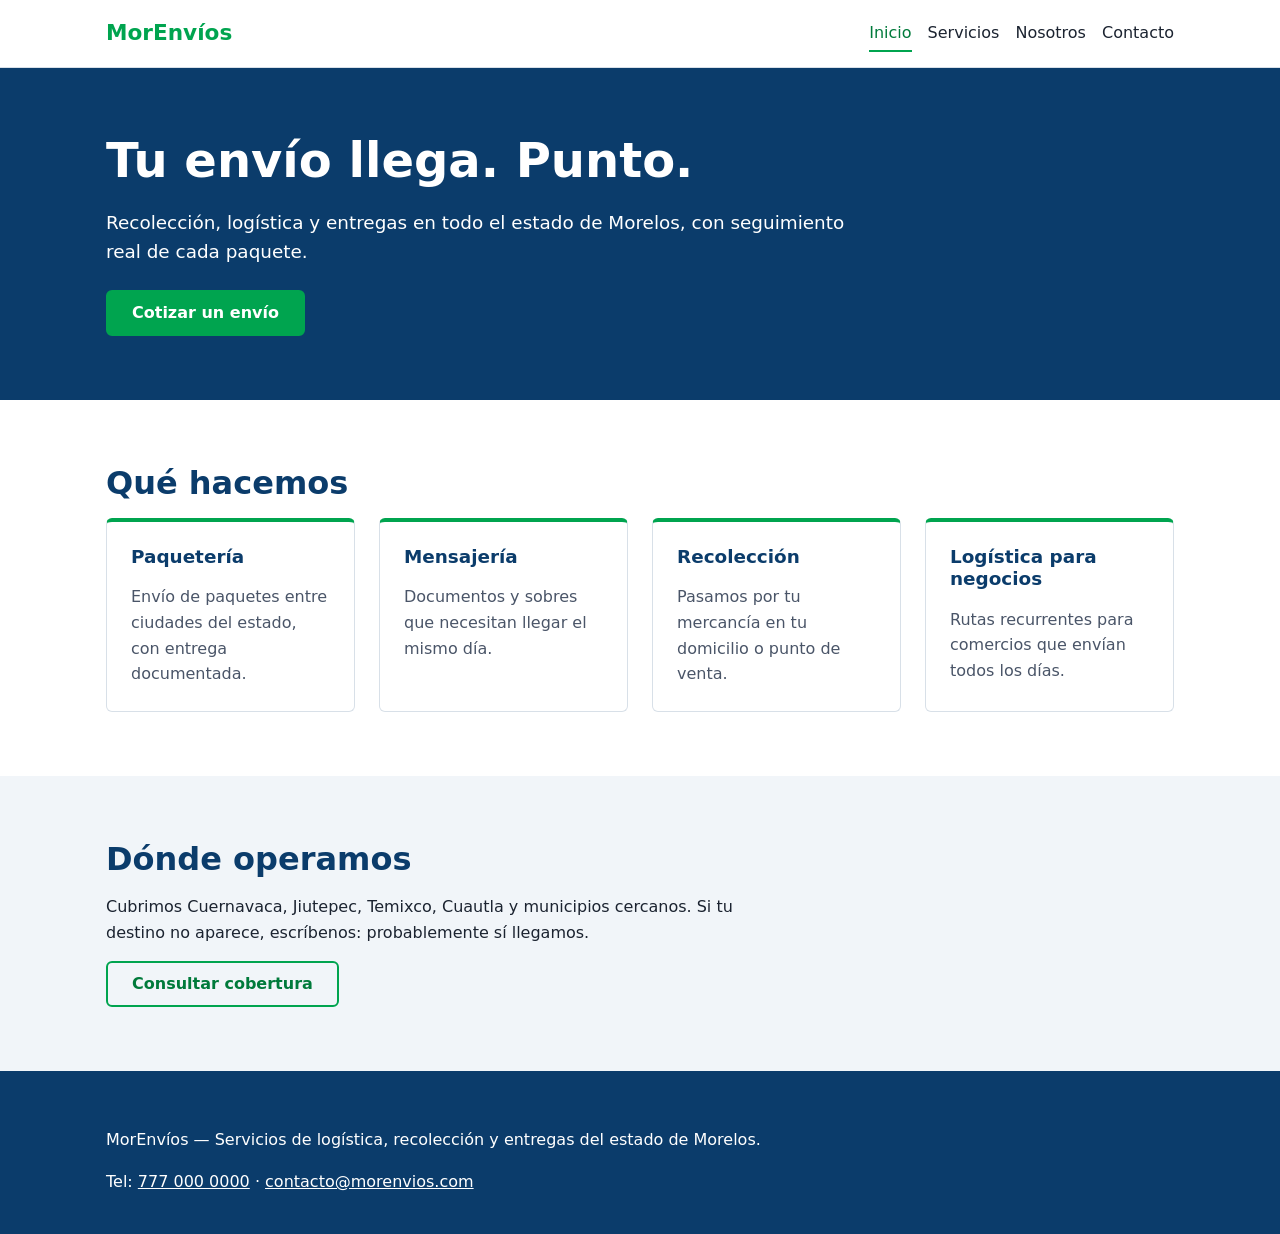
==== index.html @ bf9bfbf5 "feat: agrega index.html con estructura semantica y sistema visual base" ====
<!DOCTYPE html>
<!-- lang="es" le dice al navegador y a los lectores de pantalla en qué idioma está la página -->
<html lang="es">
<head>
  <meta charset="UTF-8">
  <!-- viewport: obligatorio para que el sitio se adapte a móvil. Sin esto, no hay responsive. -->
  <meta name="viewport" content="width=device-width, initial-scale=1.0">
  <title>MorEnvíos — Logística y envíos en Morelos</title>
  <meta name="description" content="Servicios de logística, recolección y entregas en el estado de Morelos.">
  <link rel="stylesheet" href="css/estilo.css">
</head>
<body>

  <!-- Enlace para saltar al contenido: ayuda a quien navega con teclado. Criterio de accesibilidad. -->
  <a class="salto-contenido" href="#contenido">Saltar al contenido</a>

  <!-- <header> = encabezado de la página (logo + navegación) -->
  <header class="cabecera">
    <div class="contenedor cabecera__interior">
      <a class="logo" href="index.html">MorEnvíos</a>

      <!-- <nav> = bloque de navegación. -->
      <nav aria-label="Navegación principal">
        <ul class="menu">
          <!-- aria-current="page" marca en qué página estás. Lo lee el lector de pantalla. -->
          <li><a href="index.html" aria-current="page">Inicio</a></li>
          <li><a href="servicios.html">Servicios</a></li>
          <li><a href="nosotros.html">Nosotros</a></li>
          <li><a href="contacto.html">Contacto</a></li>
        </ul>
      </nav>
    </div>
  </header>

  <!-- <main> = contenido principal. -->
  <main id="contenido">

    <!-- Sección hero: lo primero que ve el usuario -->
    <section class="hero">
      <div class="contenedor">
        <!-- Solo un <h1> por página: es el título principal -->
        <h1>Tu envío llega. Punto.</h1>
        <p class="hero__texto">
          Recolección, logística y entregas en todo el estado de Morelos,
          con seguimiento real de cada paquete.
        </p>
        <a class="boton" href="contacto.html">Cotizar un envío</a>
      </div>
    </section>

    <!-- Cada <section> agrupa contenido relacionado y lleva su propio encabezado -->
    <section class="seccion" aria-labelledby="titulo-servicios">
      <div class="contenedor">
        <h2 id="titulo-servicios">Qué hacemos</h2>

        <!-- Una lista de servicios ES una lista: por eso <ul>, no <div> sueltos -->
        <ul class="tarjetas">
          <li class="tarjeta">
            <h3>Paquetería</h3>
            <p>Envío de paquetes entre ciudades del estado, con entrega documentada.</p>
          </li>
          <li class="tarjeta">
            <h3>Mensajería</h3>
            <p>Documentos y sobres que necesitan llegar el mismo día.</p>
          </li>
          <li class="tarjeta">
            <h3>Recolección</h3>
            <p>Pasamos por tu mercancía en tu domicilio o punto de venta.</p>
          </li>
          <li class="tarjeta">
            <h3>Logística para negocios</h3>
            <p>Rutas recurrentes para comercios que envían todos los días.</p>
          </li>
        </ul>
      </div>
    </section>

    <section class="seccion seccion--alterna" aria-labelledby="titulo-cobertura">
      <div class="contenedor">
        <h2 id="titulo-cobertura">Dónde operamos</h2>
        <p>
          Cubrimos Cuernavaca, Jiutepec, Temixco, Cuautla y municipios cercanos.
          Si tu destino no aparece, escríbenos: probablemente sí llegamos.
        </p>
        <a class="boton boton--secundario" href="contacto.html">Consultar cobertura</a>
      </div>
    </section>

  </main>

  <!-- <footer> = pie de página del sitio -->
  <footer class="pie">
    <div class="contenedor">
      <p>MorEnvíos — Servicios de logística, recolección y entregas del estado de Morelos.</p>
      <!-- <address> es la etiqueta semántica correcta para datos de contacto -->
      <address>
        Tel: <a href="tel:+527770000000">777 000 0000</a> ·
        <a href="mailto:contacto@morenvios.com">contacto@morenvios.com</a>
      </address>
    </div>
  </footer>

</body>
</html>
---- css/estilo.css ----
/* SISTEMA VISUAL — MorEnvíos
   Guía visual mínima: colores, tipografía y componentes.*/

/* ---------- 1. TOKENS ----------
   Variables reutilizables. Si cambias un color aquí, cambia en todo el sitio. */
:root {
  /* Colores de marca (tomados del material oficial de MorEnvíos) */
  --color-verde:        #00A44F;
  --color-verde-oscuro: #007A3B;
  --color-azul:         #0B3C6B;
  --color-texto:        #1B2330;
  --color-texto-suave:  #4A5568;
  --color-fondo:        #FFFFFF;
  --color-fondo-alt:    #F1F5F9;
  --color-borde:        #D8E0E8;

  /* Tipografía */
  --fuente: "Segoe UI", system-ui, -apple-system, Arial, sans-serif;

  /* Escala de espaciado: múltiplos consistentes, no números al azar */
  --esp-1: 0.5rem;
  --esp-2: 1rem;
  --esp-3: 1.5rem;
  --esp-4: 2.5rem;
  --esp-5: 4rem;

  --radio: 6px;
  --ancho-max: 1100px;
}

/* ---------- 2. BASE ---------- */

/* border-box hace que padding y border NO aumenten el ancho.
   Evita desbordamientos horizontales. */
*, *::before, *::after {
  box-sizing: border-box;
}

body {
  margin: 0;
  font-family: var(--fuente);
  color: var(--color-texto);
  background: var(--color-fondo);
  line-height: 1.6;
}

/* Las imágenes nunca se salen de su contenedor */
img {
  max-width: 100%;
  height: auto;
  display: block;
}

h1, h2, h3 {
  line-height: 1.2;
  color: var(--color-azul);
  margin: 0 0 var(--esp-2);
}

h1 { font-size: clamp(2rem, 5vw, 3rem); }   /* clamp = se adapta solo al ancho */
h2 { font-size: clamp(1.5rem, 3vw, 2rem); }
h3 { font-size: 1.15rem; }

/* Límite de ~70 caracteres por línea: más legible */
p { max-width: 65ch; }

a { color: var(--color-verde-oscuro); }

/* FOCO VISIBLE: criterio de aceptación obligatorio.
   Nunca uses outline:none sin poner un reemplazo. */
a:focus-visible,
button:focus-visible,
input:focus-visible,
textarea:focus-visible {
  outline: 3px solid var(--color-verde);
  outline-offset: 2px;
}

/* Respeta a quien pidió menos animación en su sistema */
@media (prefers-reduced-motion: reduce) {
  * { transition: none !important; animation: none !important; }
}

/* ---------- LAYOUT ---------- */

.contenedor {
  width: 100%;
  max-width: var(--ancho-max);
  margin: 0 auto;
  padding: 0 var(--esp-2);
}

.seccion {
  padding: var(--esp-5) 0;
}

.seccion--alterna {
  background: var(--color-fondo-alt);
}

/* ---------- ACCESIBILIDAD ---------- */

/* Enlace "saltar al contenido": oculto hasta que se navega con Tab */
.salto-contenido {
  position: absolute;
  left: -9999px;
}
.salto-contenido:focus {
  position: static;
  display: inline-block;
  padding: var(--esp-1) var(--esp-2);
  background: var(--color-azul);
  color: #fff;
}

/* ---------- CABECERA ---------- */

.cabecera {
  border-bottom: 1px solid var(--color-borde);
  background: var(--color-fondo);
}

.cabecera__interior {
  display: flex;
  flex-wrap: wrap;          /* en móvil el menú baja solo */
  align-items: center;
  justify-content: space-between;
  gap: var(--esp-2);
  padding-top: var(--esp-2);
  padding-bottom: var(--esp-2);
}

.logo {
  font-size: 1.35rem;
  font-weight: 700;
  color: var(--color-verde);
  text-decoration: none;
}

.menu {
  display: flex;
  flex-wrap: wrap;
  gap: var(--esp-2);
  list-style: none;
  margin: 0;
  padding: 0;
}

.menu a {
  color: var(--color-texto);
  text-decoration: none;
  padding: var(--esp-1) 0;
}

.menu a:hover,
.menu a[aria-current="page"] {
  color: var(--color-verde-oscuro);
  border-bottom: 2px solid var(--color-verde);
}


.hero {
  background: var(--color-azul);
  color: #fff;
  padding: var(--esp-5) 0;
}

.hero h1 { color: #fff; }

.hero__texto {
  font-size: 1.15rem;
  margin-bottom: var(--esp-3);
}

/* ---------- COMPONENTES ---------- */

.boton {
  display: inline-block;
  padding: var(--esp-1) var(--esp-3);
  background: var(--color-verde);
  color: #fff;
  font-weight: 600;
  text-decoration: none;
  border-radius: var(--radio);
  border: 2px solid var(--color-verde);
}

.boton:hover {
  background: var(--color-verde-oscuro);
  border-color: var(--color-verde-oscuro);
}

.boton--secundario {
  background: transparent;
  color: var(--color-verde-oscuro);
}

.boton--secundario:hover {
  background: var(--color-verde);
  color: #fff;
}

/* Rejilla de tarjetas.
   auto-fit + minmax = se reacomoda sola sin media queries. */
.tarjetas {
  display: grid;
  grid-template-columns: repeat(auto-fit, minmax(240px, 1fr));
  gap: var(--esp-3);
  list-style: none;
  margin: 0;
  padding: 0;
}

.tarjeta {
  padding: var(--esp-3);
  background: var(--color-fondo);
  border: 1px solid var(--color-borde);
  border-top: 4px solid var(--color-verde);
  border-radius: var(--radio);
}

.tarjeta p {
  color: var(--color-texto-suave);
  margin-bottom: 0;
}

/* ---------- FORMULARIO (para contacto.html) ---------- */

.campo {
  display: flex;
  flex-direction: column;
  gap: var(--esp-1);
  margin-bottom: var(--esp-3);
  max-width: 480px;
}

.campo label {
  font-weight: 600;
}

.campo input,
.campo textarea {
  padding: var(--esp-1);
  font-family: inherit;
  font-size: 1rem;
  border: 1px solid var(--color-borde);
  border-radius: var(--radio);
}


.pie {
  background: var(--color-azul);
  color: #fff;
  padding: var(--esp-4) 0;
}

.pie a { color: #fff; }

.pie address {
  font-style: normal;   /* <address> viene en cursiva por defecto */
}
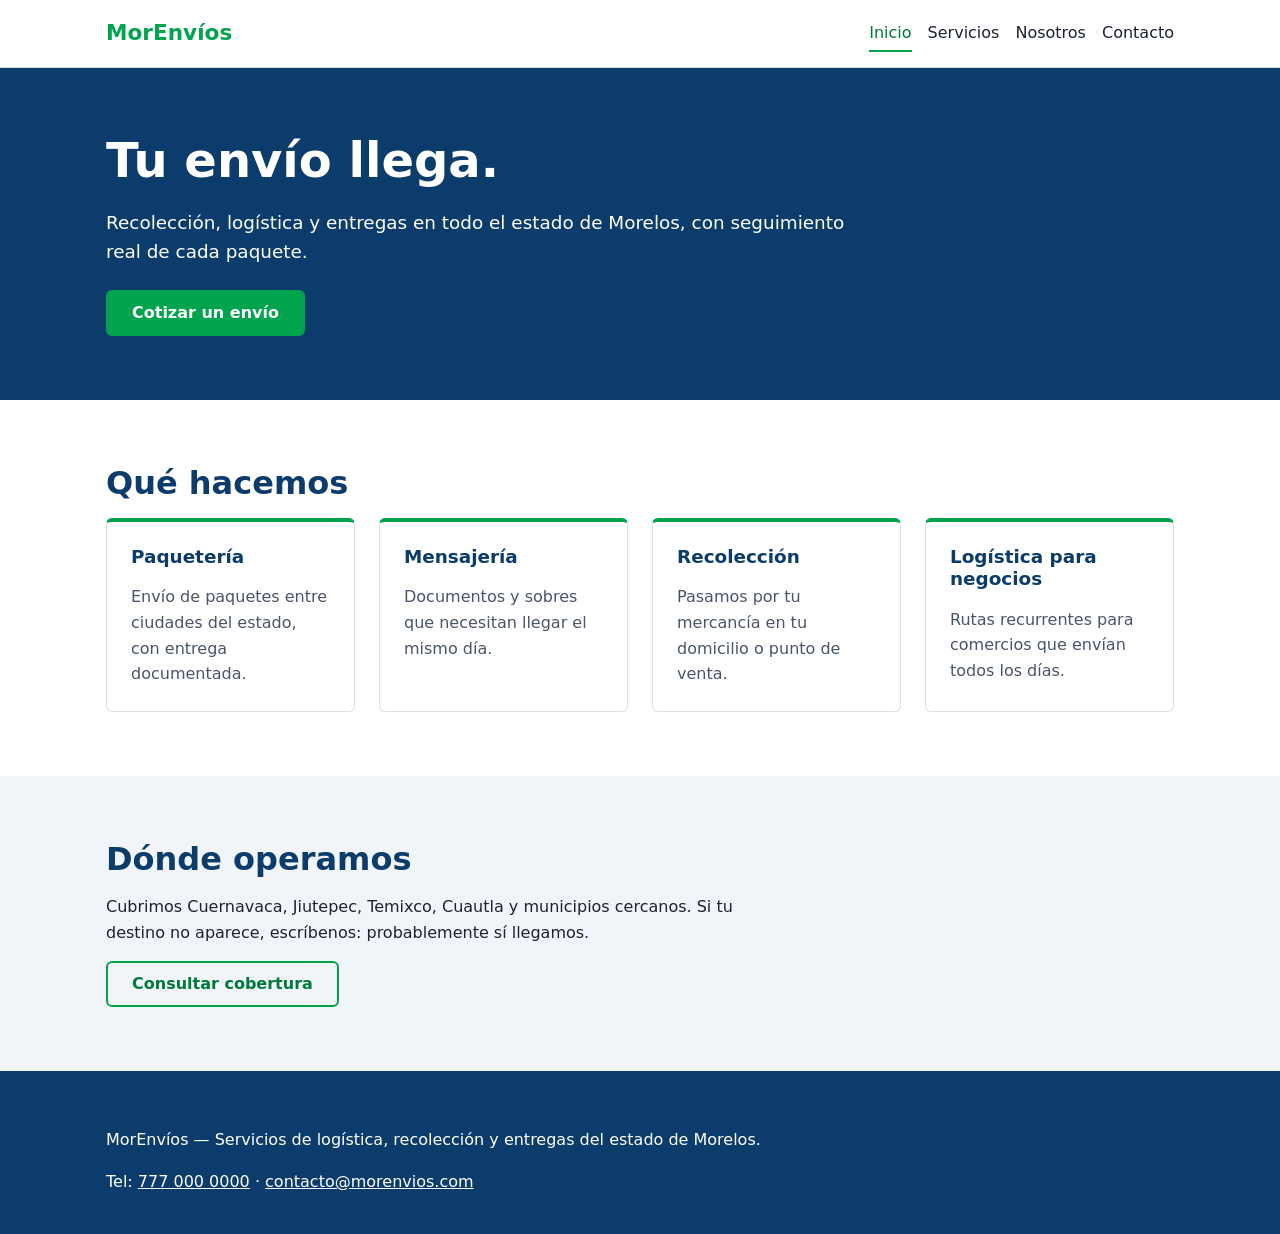
==== commit b97a7e75: "feat: agrega servicios.html con 4 servicios y seccion de cobertura mas update de estilos.css" ====
--- a/index.html
+++ b/index.html
@@ -1,25 +1,25 @@
 <!DOCTYPE html>
-<!-- lang="es" le dice al navegador y a los lectores de pantalla en qué idioma está la página -->
+<!-- lang="es" dice en qué idioma está la página -->
 <html lang="es">
 <head>
   <meta charset="UTF-8">
-  <!-- viewport: obligatorio para que el sitio se adapte a móvil. Sin esto, no hay responsive. -->
+  <!-- viewport: obligatorio para que el sitio se adapte a móvil. Sin esto, no hay responsive -->
   <meta name="viewport" content="width=device-width, initial-scale=1.0">
   <title>MorEnvíos — Logística y envíos en Morelos</title>
   <meta name="description" content="Servicios de logística, recolección y entregas en el estado de Morelos.">
-  <link rel="stylesheet" href="css/estilo.css">
+  <link rel="stylesheet" href="css/estilos.css">
 </head>
 <body>
 
-  <!-- Enlace para saltar al contenido: ayuda a quien navega con teclado. Criterio de accesibilidad. -->
+  <!-- Enlace para saltar al contenido: ayuda a quien navega con teclado. Criterio de accesibilidad -->
   <a class="salto-contenido" href="#contenido">Saltar al contenido</a>
 
-  <!-- <header> = encabezado de la página (logo + navegación) -->
+  <!-- <header> = encabezado de la página -->
   <header class="cabecera">
     <div class="contenedor cabecera__interior">
       <a class="logo" href="index.html">MorEnvíos</a>
 
-      <!-- <nav> = bloque de navegación. -->
+      <!-- <nav> = bloque de navegación -->
       <nav aria-label="Navegación principal">
         <ul class="menu">
           <!-- aria-current="page" marca en qué página estás. Lo lee el lector de pantalla. -->
@@ -32,14 +32,14 @@
     </div>
   </header>
 
-  <!-- <main> = contenido principal. -->
+  <!-- contenido principal -->
   <main id="contenido">
 
     <!-- Sección hero: lo primero que ve el usuario -->
     <section class="hero">
       <div class="contenedor">
         <!-- Solo un <h1> por página: es el título principal -->
-        <h1>Tu envío llega. Punto.</h1>
+        <h1>Tu envío llega.</h1>
         <p class="hero__texto">
           Recolección, logística y entregas en todo el estado de Morelos,
           con seguimiento real de cada paquete.
@@ -53,7 +53,7 @@
       <div class="contenedor">
         <h2 id="titulo-servicios">Qué hacemos</h2>
 
-        <!-- Una lista de servicios ES una lista: por eso <ul>, no <div> sueltos -->
+        <!-- ES una lista: por eso <ul>, no <div> sueltos -->
         <ul class="tarjetas">
           <li class="tarjeta">
             <h3>Paquetería</h3>
@@ -88,7 +88,7 @@
 
   </main>
 
-  <!-- <footer> = pie de página del sitio -->
+  <!--pie-->
   <footer class="pie">
     <div class="contenedor">
       <p>MorEnvíos — Servicios de logística, recolección y entregas del estado de Morelos.</p>
--- a/css/estilos.css
+++ b/css/estilos.css
@@ -0,0 +1,259 @@
+/* SISTEMA VISUAL — MorEnvíos
+   Guía visual mínima: colores, tipografía y componentes.*/
+
+/* ---------- 1. TOKENS ----------
+   Variables reutilizables. Si cambias un color aquí, cambia en todo el sitio. */
+:root {
+  /* Colores de marca (tomados del material oficial de MorEnvíos) */
+  --color-verde:        #00A44F;
+  --color-verde-oscuro: #007A3B;
+  --color-azul:         #0B3C6B;
+  --color-texto:        #1B2330;
+  --color-texto-suave:  #4A5568;
+  --color-fondo:        #FFFFFF;
+  --color-fondo-alt:    #F1F5F9;
+  --color-borde:        #D8E0E8;
+
+  --fuente: "Segoe UI", system-ui, -apple-system, Arial, sans-serif;
+
+  /* Escala de espaciado: múltiplos consistentes, no números al azar */
+  --esp-1: 0.5rem;
+  --esp-2: 1rem;
+  --esp-3: 1.5rem;
+  --esp-4: 2.5rem;
+  --esp-5: 4rem;
+
+  --radio: 6px;
+  --ancho-max: 1100px;
+}
+
+/*BASE*/
+
+/* border-box hace que padding y border no aumenten el ancho
+   Evita desbordamientos horizontales */
+*, *::before, *::after {
+  box-sizing: border-box;
+}
+
+body {
+  margin: 0;
+  font-family: var(--fuente);
+  color: var(--color-texto);
+  background: var(--color-fondo);
+  line-height: 1.6;
+}
+
+/* Las imágenes nunca se salen de su contenedor */
+img {
+  max-width: 100%;
+  height: auto;
+  display: block;
+}
+
+h1, h2, h3 {
+  line-height: 1.2;
+  color: var(--color-azul);
+  margin: 0 0 var(--esp-2);
+}
+
+h1 { font-size: clamp(2rem, 5vw, 3rem); }   /* clamp = se adapta solo al ancho */
+h2 { font-size: clamp(1.5rem, 3vw, 2rem); }
+h3 { font-size: 1.15rem; }
+
+/* Límite de ~70 caracteres por línea: más legible */
+p { max-width: 65ch; }
+
+a { color: var(--color-verde-oscuro); }
+
+/* FOCO VISIBLE: criterio de aceptación obligatorio*/
+a:focus-visible,
+button:focus-visible,
+input:focus-visible,
+textarea:focus-visible {
+  outline: 3px solid var(--color-verde);
+  outline-offset: 2px;
+}
+
+
+@media (prefers-reduced-motion: reduce) {
+  * { transition: none !important; animation: none !important; }
+}
+
+/* LAYOUT */
+
+.contenedor {
+  width: 100%;
+  max-width: var(--ancho-max);
+  margin: 0 auto;
+  padding: 0 var(--esp-2);
+}
+
+.seccion {
+  padding: var(--esp-5) 0;
+}
+
+.seccion--alterna {
+  background: var(--color-fondo-alt);
+}
+
+/* - ACCESIBILIDAD - */
+
+/* Enlace "saltar al contenido": oculto hasta que se navega con Tab */
+.salto-contenido {
+  position: absolute;
+  left: -9999px;
+}
+.salto-contenido:focus {
+  position: static;
+  display: inline-block;
+  padding: var(--esp-1) var(--esp-2);
+  background: var(--color-azul);
+  color: #fff;
+}
+
+/* - CABECERA -*/
+
+.cabecera {
+  border-bottom: 1px solid var(--color-borde);
+  background: var(--color-fondo);
+}
+
+.cabecera__interior {
+  display: flex;
+  flex-wrap: wrap;          /* en móvil el menú baja solo */
+  align-items: center;
+  justify-content: space-between;
+  gap: var(--esp-2);
+  padding-top: var(--esp-2);
+  padding-bottom: var(--esp-2);
+}
+
+.logo {
+  font-size: 1.35rem;
+  font-weight: 700;
+  color: var(--color-verde);
+  text-decoration: none;
+}
+
+.menu {
+  display: flex;
+  flex-wrap: wrap;
+  gap: var(--esp-2);
+  list-style: none;
+  margin: 0;
+  padding: 0;
+}
+
+.menu a {
+  color: var(--color-texto);
+  text-decoration: none;
+  padding: var(--esp-1) 0;
+}
+
+.menu a:hover,
+.menu a[aria-current="page"] {
+  color: var(--color-verde-oscuro);
+  border-bottom: 2px solid var(--color-verde);
+}
+
+
+.hero {
+  background: var(--color-azul);
+  color: #fff;
+  padding: var(--esp-5) 0;
+}
+
+.hero h1 { color: #fff; }
+
+.hero__texto {
+  font-size: 1.15rem;
+  margin-bottom: var(--esp-3);
+}
+
+/* COMPONENTES */
+
+.boton {
+  display: inline-block;
+  padding: var(--esp-1) var(--esp-3);
+  background: var(--color-verde);
+  color: #fff;
+  font-weight: 600;
+  text-decoration: none;
+  border-radius: var(--radio);
+  border: 2px solid var(--color-verde);
+}
+
+.boton:hover {
+  background: var(--color-verde-oscuro);
+  border-color: var(--color-verde-oscuro);
+}
+
+.boton--secundario {
+  background: transparent;
+  color: var(--color-verde-oscuro);
+}
+
+.boton--secundario:hover {
+  background: var(--color-verde);
+  color: #fff;
+}
+
+/* Rejilla de tarjetas
+   auto-fit + minmax = se reacomoda sola sin media queries. */
+.tarjetas {
+  display: grid;
+  grid-template-columns: repeat(auto-fit, minmax(240px, 1fr));
+  gap: var(--esp-3);
+  list-style: none;
+  margin: 0;
+  padding: 0;
+}
+
+.tarjeta {
+  padding: var(--esp-3);
+  background: var(--color-fondo);
+  border: 1px solid var(--color-borde);
+  border-top: 4px solid var(--color-verde);
+  border-radius: var(--radio);
+}
+
+.tarjeta p {
+  color: var(--color-texto-suave);
+  margin-bottom: 0;
+}
+
+/* FORMULARIO (para contacto.html) */
+
+.campo {
+  display: flex;
+  flex-direction: column;
+  gap: var(--esp-1);
+  margin-bottom: var(--esp-3);
+  max-width: 480px;
+}
+
+.campo label {
+  font-weight: 600;
+}
+
+.campo input,
+.campo textarea {
+  padding: var(--esp-1);
+  font-family: inherit;
+  font-size: 1rem;
+  border: 1px solid var(--color-borde);
+  border-radius: var(--radio);
+}
+
+
+.pie {
+  background: var(--color-azul);
+  color: #fff;
+  padding: var(--esp-4) 0;
+}
+
+.pie a { color: #fff; }
+
+.pie address {
+  font-style: normal;   /* <address> viene en cursiva por defecto */
+}
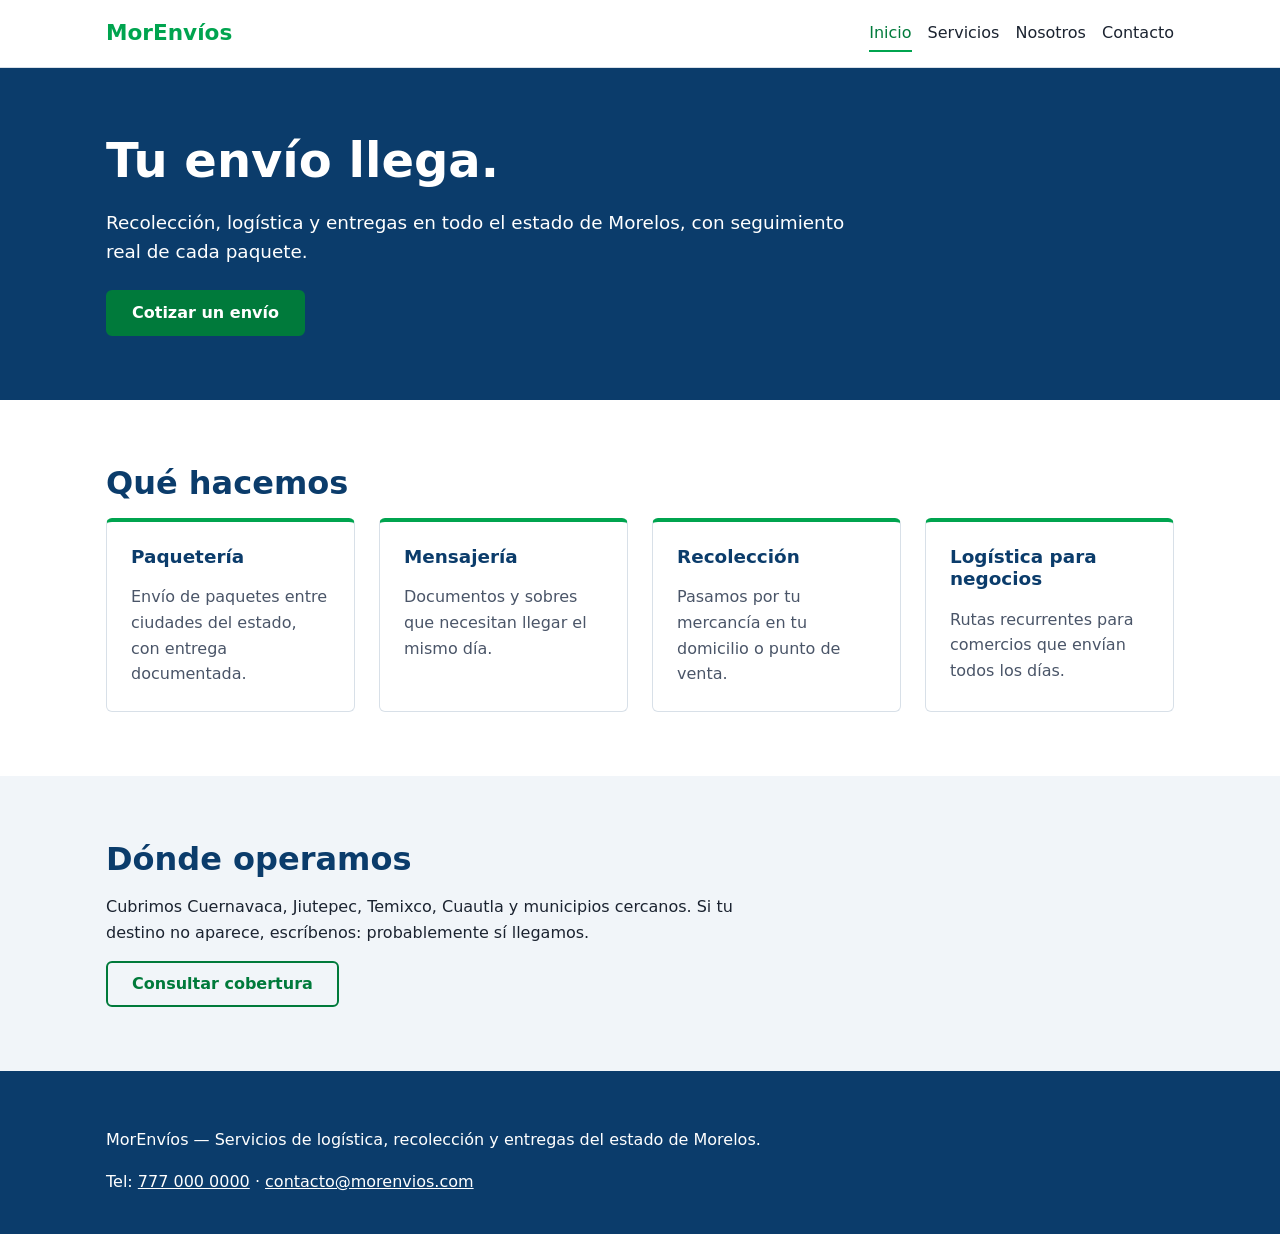
==== commit cc924209: "Se completaron las 4 paginas del proyecto" ====
--- a/index.html
+++ b/index.html
@@ -88,6 +88,7 @@
 
   </main>
 
+  
   <!--pie-->
   <footer class="pie">
     <div class="contenedor">
--- a/css/estilos.css
+++ b/css/estilos.css
@@ -22,6 +22,7 @@
   --esp-3: 1.5rem;
   --esp-4: 2.5rem;
   --esp-5: 4rem;
+  --esp-redes: 1.25rem;
 
   --radio: 6px;
   --ancho-max: 1100px;
@@ -172,20 +173,41 @@
 
 /* COMPONENTES */
 
+
+.redes {
+  display: flex;
+  flex-wrap: wrap;
+  gap: var(--esp-redes);
+  list-style: none;
+  margin: 0;
+  padding: 0;
+}
+
+.redes a {
+  color: var(--color-verde-oscuro);
+  text-decoration: none;
+  font-weight: 600;
+}
+
+.redes a:hover {
+  color: var(--color-verde);
+  text-decoration: underline;
+}
+
 .boton {
   display: inline-block;
   padding: var(--esp-1) var(--esp-3);
+  background: var(--color-verde-oscuro);
+  color: #fff;
+  font-weight: 600;
+  text-decoration: none;
+  border-radius: var(--radio);
+  border: 2px solid var(--color-verde-oscuro);
+}
+
+.boton:hover {
   background: var(--color-verde);
-  color: #fff;
-  font-weight: 600;
-  text-decoration: none;
-  border-radius: var(--radio);
-  border: 2px solid var(--color-verde);
-}
-
-.boton:hover {
-  background: var(--color-verde-oscuro);
-  border-color: var(--color-verde-oscuro);
+  border-color: var(--color-verde);
 }
 
 .boton--secundario {
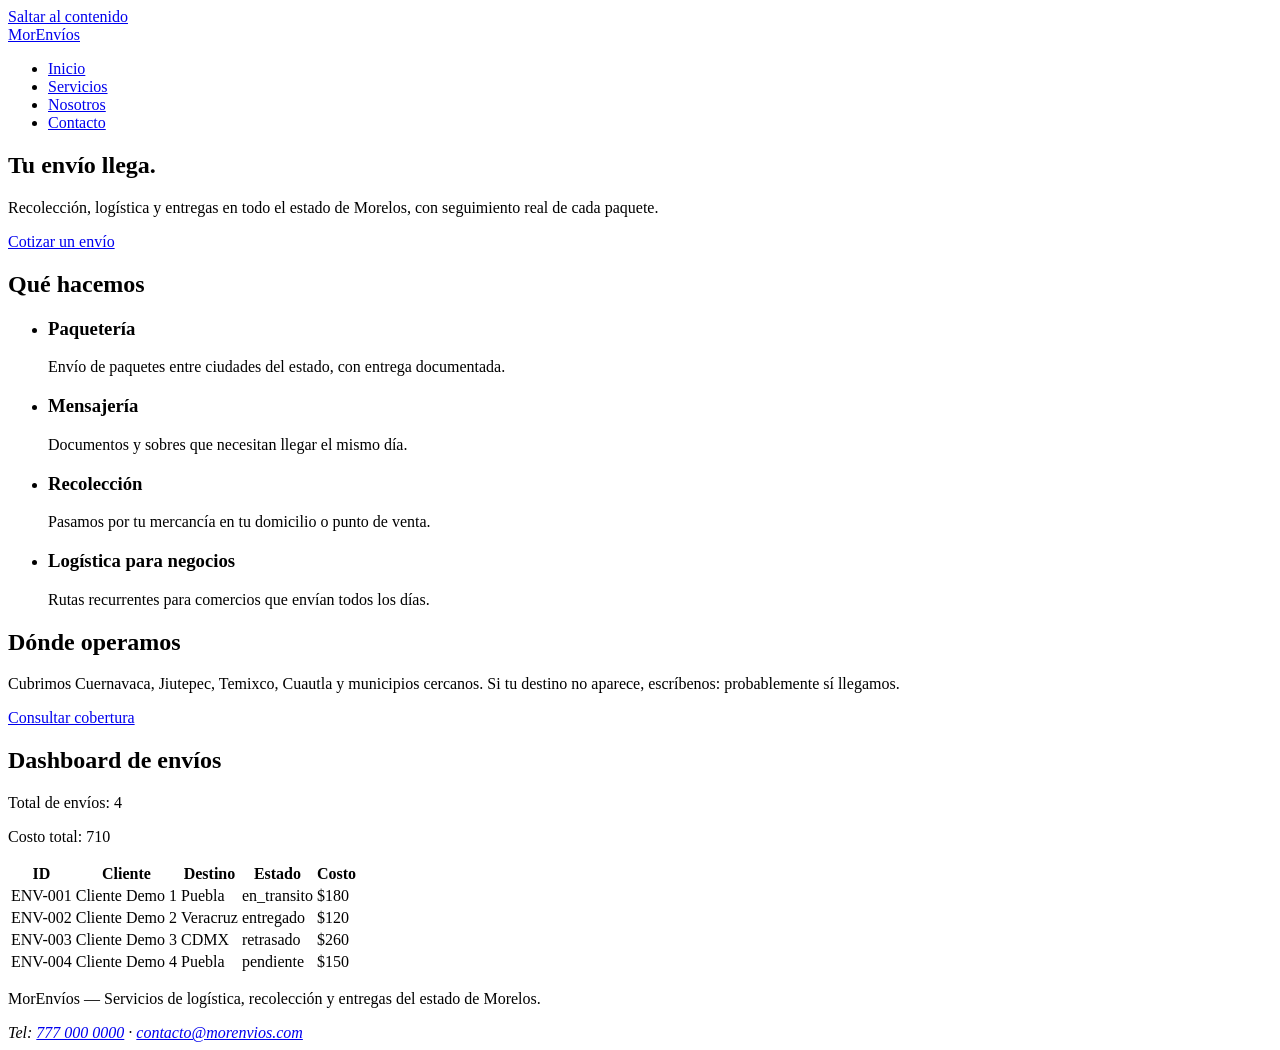
==== commit e355735c: "Carga datos de envios, calcula indicadores y pinta la tabla" ====
--- a/index.html
+++ b/index.html
@@ -86,6 +86,30 @@
       </div>
     </section>
 
+    <section class="seccion" aria-labelledby="titulo-dashboard">
+      <div class="contenedor">
+        <h2 id="titulo-dashboard">Dashboard de envíos</h2>
+
+        <p>Total de envíos: <span id="total-envios"></span></p>
+        <p>Costo total: <span id="costo-total"></span></p>
+
+        <table>
+          <thead>
+            <tr>
+            <th>ID</th>
+            <th>Cliente</th>
+            <th>Destino</th>
+            <th>Estado</th>
+            <th>Costo</th>
+            </tr>
+          </thead>
+          <tbody id="cuerpo-tabla">
+          </tbody>
+        </table>
+
+      </div>
+    </section>
+
   </main>
 
   
@@ -101,5 +125,7 @@
     </div>
   </footer>
 
+  <script src="js/app.js"></script>
+
 </body>
 </html>
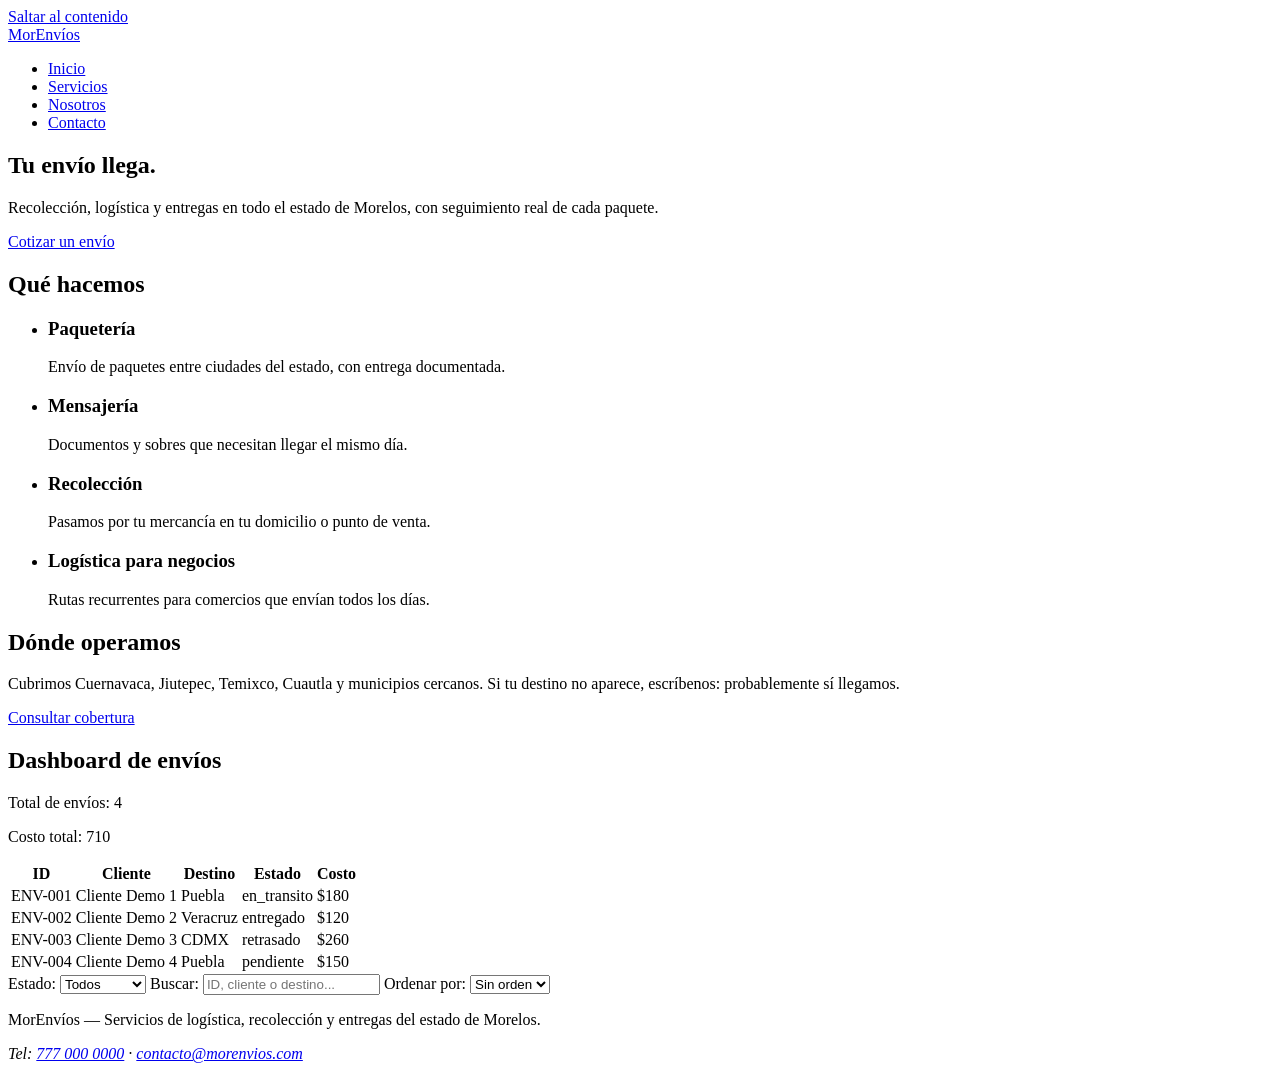
==== commit e6e8f989: "fix: maneja costo faltante o como texto en indicadores y tabla" ====
--- a/index.html
+++ b/index.html
@@ -107,6 +107,23 @@
           </tbody>
         </table>
 
+        <label for="filtro-estado">Estado:</label>
+        <select id="filtro-estado">
+          <option value="">Todos</option>
+          <option value="pendiente">Pendiente</option>
+          <option value="en_transito">En tránsito</option>
+          <option value="entregado">Entregado</option>
+          <option value="retrasado">Retrasado</option>
+        </select>
+
+        <label for="buscar">Buscar:</label>
+        <input type="text" id="buscar" placeholder="ID, cliente o destino...">
+        <label for="ordenar">Ordenar por:</label>
+        <select id="ordenar">
+          <option value="">Sin orden</option>
+          <option value="fecha">Fecha</option>
+        </select>
+
       </div>
     </section>
 
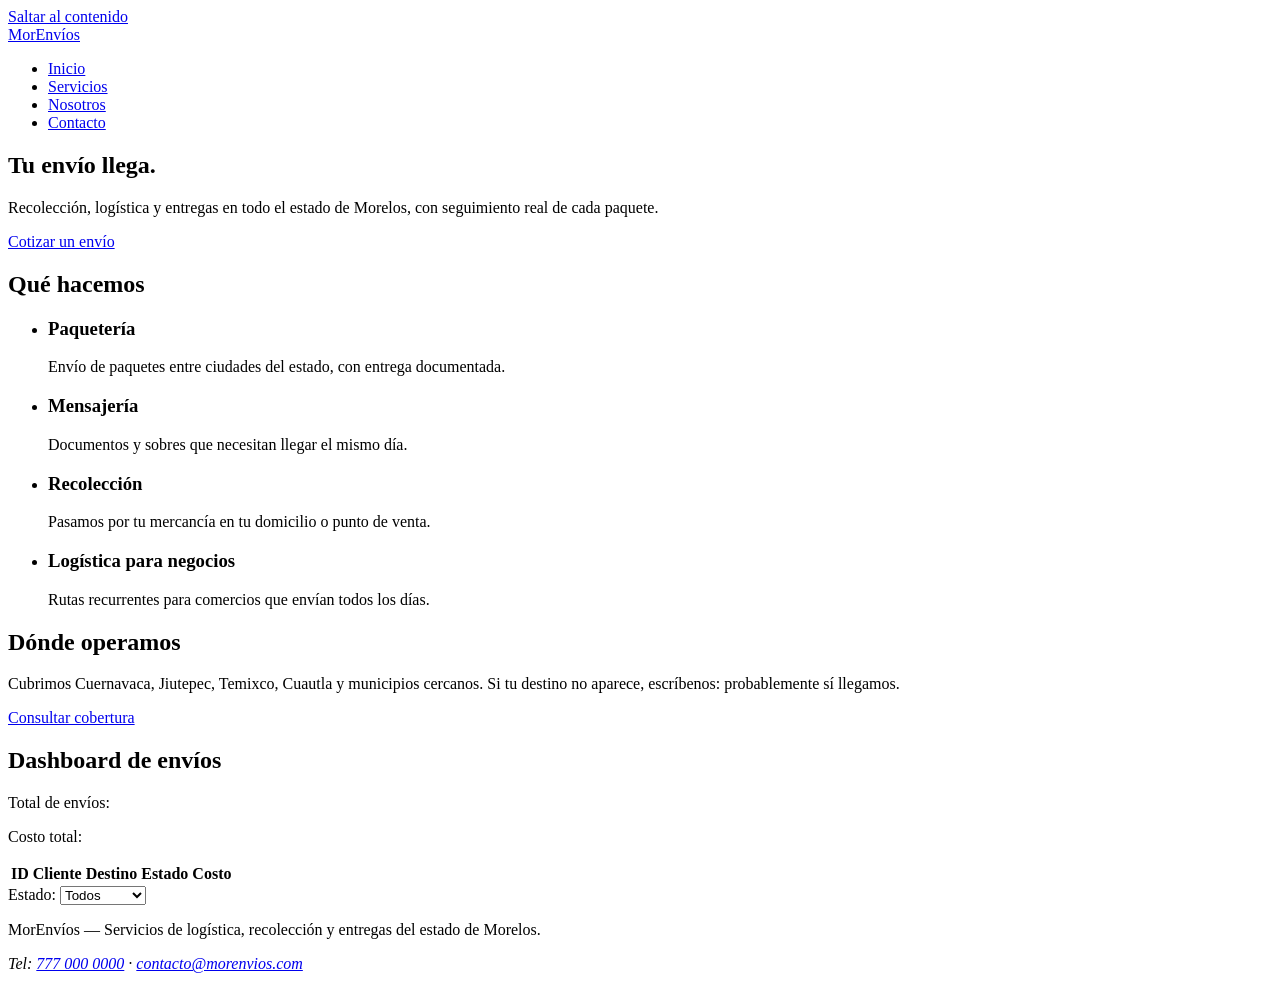
==== commit 78a269f9: "Merge ee3276e711c049f6359c26499cd28dd2f0d9d9d4 into 4cd79d4d882de94435ab81e92e37dc937ebdb047" ====
--- a/index.html
+++ b/index.html
@@ -87,45 +87,37 @@
     </section>
 
     <section class="seccion" aria-labelledby="titulo-dashboard">
-      <div class="contenedor">
-        <h2 id="titulo-dashboard">Dashboard de envíos</h2>
+  <div class="contenedor">
+    <h2 id="titulo-dashboard">Dashboard de envíos</h2>
 
-        <p>Total de envíos: <span id="total-envios"></span></p>
-        <p>Costo total: <span id="costo-total"></span></p>
+    <p>Total de envíos: <span id="total-envios"></span></p>
+    <p>Costo total: <span id="costo-total"></span></p>
 
-        <table>
-          <thead>
-            <tr>
-            <th>ID</th>
-            <th>Cliente</th>
-            <th>Destino</th>
-            <th>Estado</th>
-            <th>Costo</th>
-            </tr>
-          </thead>
-          <tbody id="cuerpo-tabla">
-          </tbody>
-        </table>
+    <table>
+  <thead>
+    <tr>
+      <th>ID</th>
+      <th>Cliente</th>
+      <th>Destino</th>
+      <th>Estado</th>
+      <th>Costo</th>
+    </tr>
+  </thead>
+  <tbody id="cuerpo-tabla">
+  </tbody>
+</table>
 
-        <label for="filtro-estado">Estado:</label>
-        <select id="filtro-estado">
-          <option value="">Todos</option>
-          <option value="pendiente">Pendiente</option>
-          <option value="en_transito">En tránsito</option>
-          <option value="entregado">Entregado</option>
-          <option value="retrasado">Retrasado</option>
-        </select>
+<label for="filtro-estado">Estado:</label>
+<select id="filtro-estado">
+  <option value="">Todos</option>
+  <option value="pendiente">Pendiente</option>
+  <option value="en_transito">En tránsito</option>
+  <option value="entregado">Entregado</option>
+  <option value="retrasado">Retrasado</option>
+</select>
 
-        <label for="buscar">Buscar:</label>
-        <input type="text" id="buscar" placeholder="ID, cliente o destino...">
-        <label for="ordenar">Ordenar por:</label>
-        <select id="ordenar">
-          <option value="">Sin orden</option>
-          <option value="fecha">Fecha</option>
-        </select>
-
-      </div>
-    </section>
+  </div>
+</section>
 
   </main>
 
@@ -143,6 +135,6 @@
   </footer>
 
   <script src="js/app.js"></script>
-
+  
 </body>
 </html>
